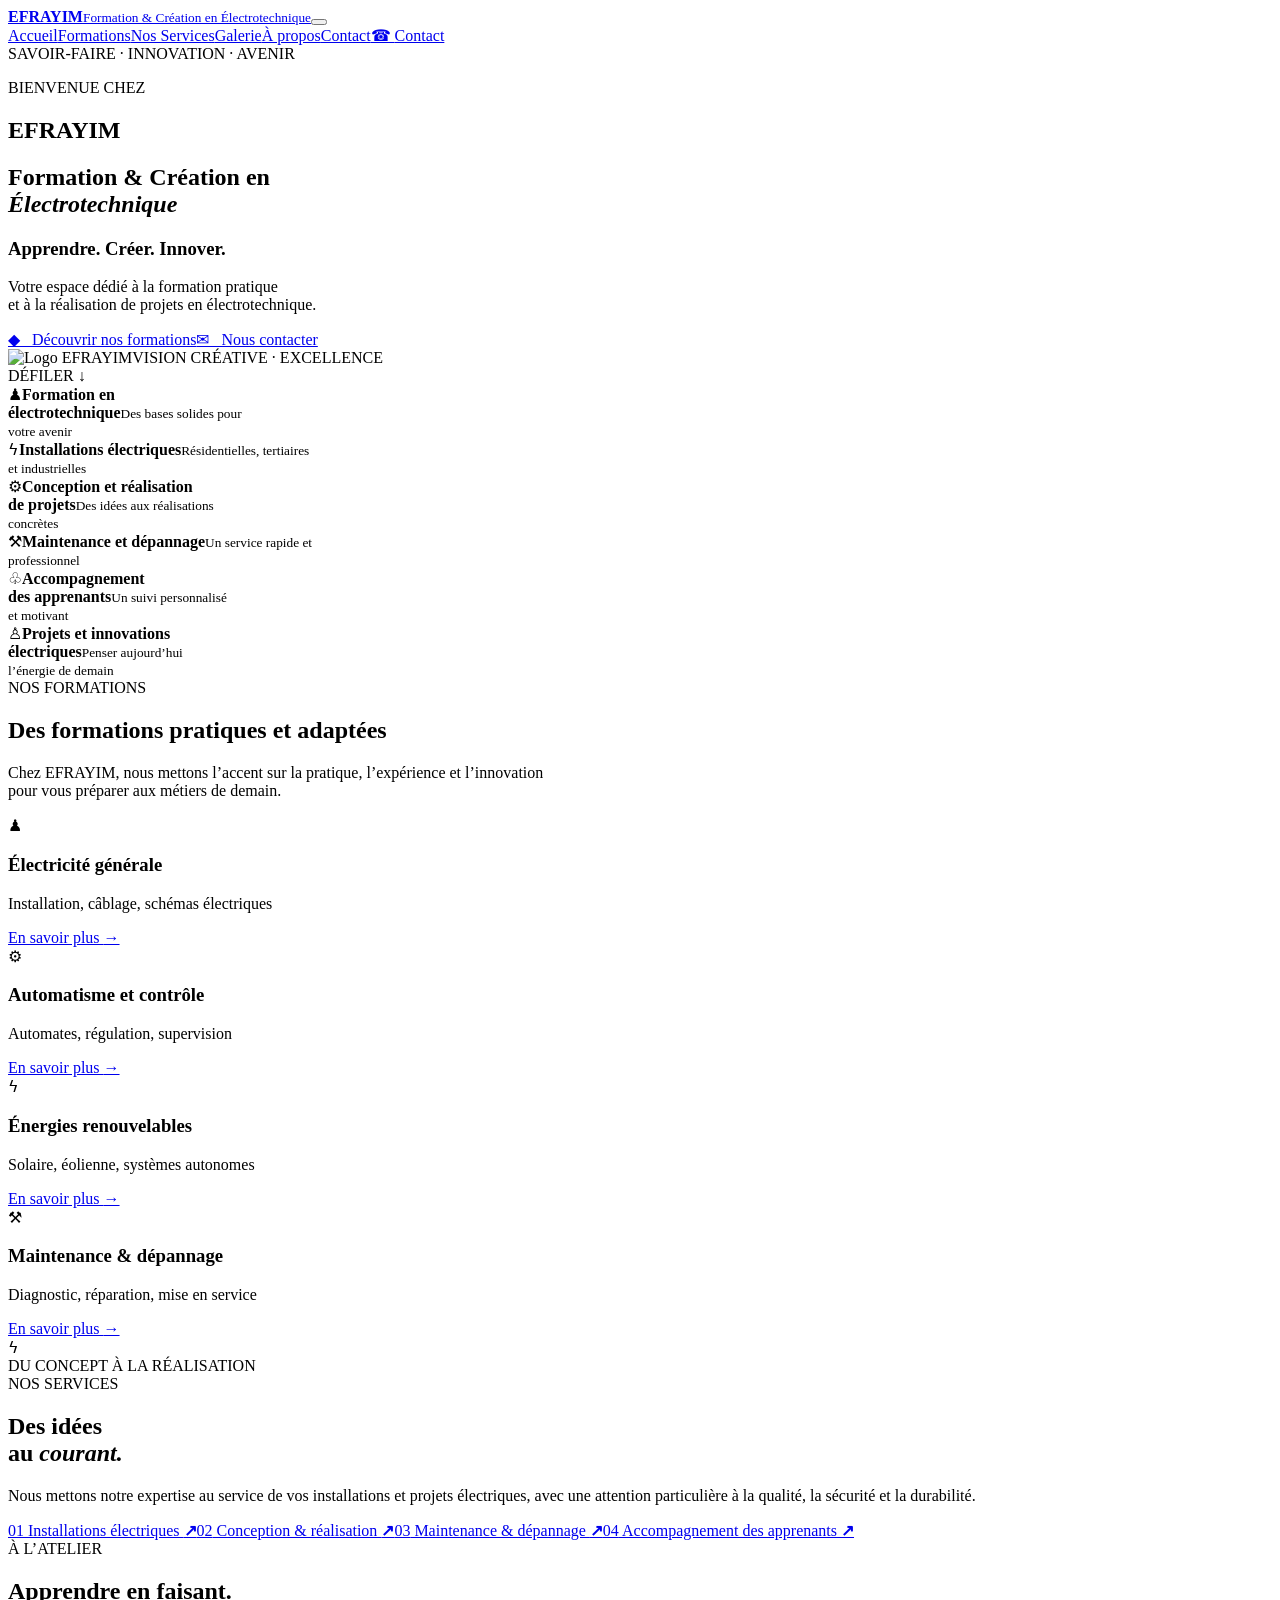
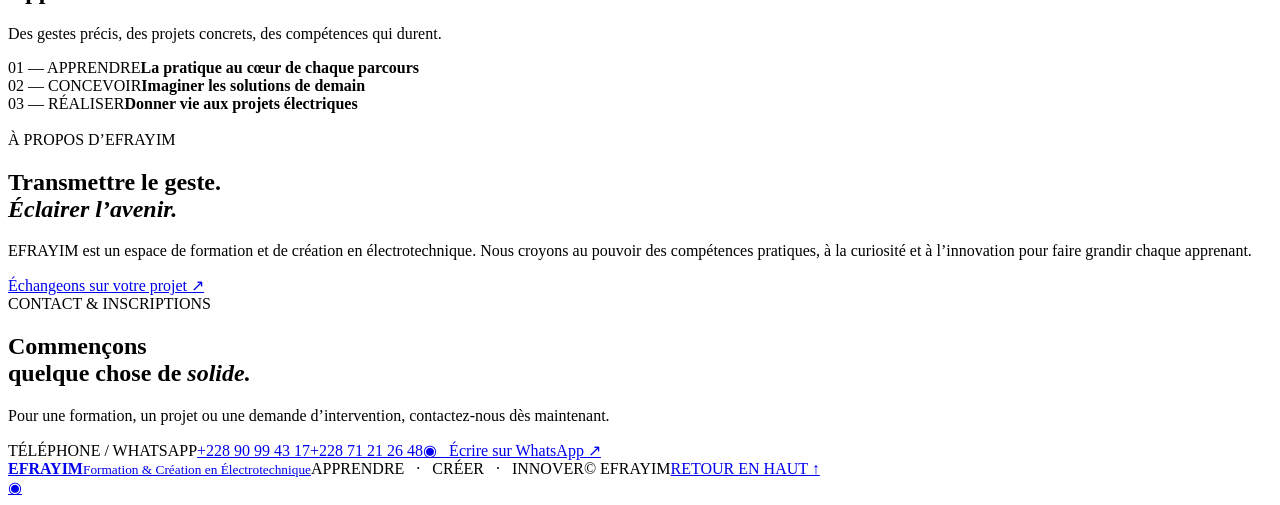
==== index.html @ f562ad46 "Add EFRAYIM website files" ====
<!doctype html>
<html lang="fr"><head>
<meta charset="utf-8"><meta name="viewport" content="width=device-width,initial-scale=1">
<meta name="theme-color" content="#090a0b"><meta name="description" content="EFRAYIM — Formation & création en électrotechnique au Togo. Formations pratiques, installations et maintenance électrique.">
<title>EFRAYIM — Formation &amp; Création en Électrotechnique</title><link rel="icon" href="assets/logo.png" type="image/png">
<link rel="preconnect" href="https://fonts.googleapis.com"><link rel="preconnect" href="https://fonts.gstatic.com" crossorigin><link href="https://fonts.googleapis.com/css2?family=DM+Sans:wght@400;500;600;700&family=Playfair+Display:wght@500;600;700&display=swap" rel="stylesheet"><link rel="stylesheet" href="styles.css">
</head><body>
<header class="site-header"><a class="brand" href="#accueil" aria-label="EFRAYIM, accueil"><img src="assets/logo.png" alt="" class="brand-logo"><span class="brand-text"><b>EFRAYIM</b><small>Formation &amp; Création en Électrotechnique</small></span></a><button class="menu-toggle" aria-label="Ouvrir la navigation" aria-expanded="false"><span></span><span></span></button><nav class="nav" aria-label="Navigation principale"><a class="active" href="#accueil">Accueil</a><a href="#formations">Formations</a><a href="#services">Nos Services</a><a href="#galerie">Galerie</a><a href="#apropos">À propos</a><a href="#contact">Contact</a><a class="nav-call" href="tel:+22890994317">☎ <span>Contact</span></a></nav></header>
<main>
<section class="hero" id="accueil"><div class="hero-photo"></div><div class="hero-overlay"></div><div class="hero-inner"><div class="hero-copy"><div class="eyebrow"><i></i> SAVOIR-FAIRE · INNOVATION · AVENIR</div><p class="welcome">BIENVENUE CHEZ</p><h1>EFRAYIM</h1><h2>Formation &amp; Création en<br><em>Électrotechnique</em></h2><h3>Apprendre. Créer. Innover.</h3><p class="hero-description">Votre espace dédié à la formation pratique<br class="desktop"> et à la réalisation de projets en électrotechnique.</p><div class="hero-buttons"><a class="button gold-button" href="#formations">◆ &nbsp; Découvrir nos formations</a><a class="button outline-button" href="#contact">✉ &nbsp; Nous contacter</a></div></div><div class="hero-emblem"><img src="assets/logo.png" alt="Logo EFRAYIM"><span>VISION CRÉATIVE · EXCELLENCE</span></div><div class="hero-scroll">DÉFILER <b>↓</b></div></div></section>
<section class="features" aria-label="Nos domaines d'activité"><div class="feature"><span>♟</span><b>Formation en<br>électrotechnique</b><small>Des bases solides pour<br>votre avenir</small></div><div class="feature"><span>ϟ</span><b>Installations électriques</b><small>Résidentielles, tertiaires<br>et industrielles</small></div><div class="feature"><span>⚙</span><b>Conception et réalisation<br>de projets</b><small>Des idées aux réalisations<br>concrètes</small></div><div class="feature"><span>⚒</span><b>Maintenance et dépannage</b><small>Un service rapide et<br>professionnel</small></div><div class="feature"><span>♧</span><b>Accompagnement<br>des apprenants</b><small>Un suivi personnalisé<br>et motivant</small></div><div class="feature"><span>♙</span><b>Projets et innovations<br>électriques</b><small>Penser aujourd’hui<br>l’énergie de demain</small></div></section>
<section class="training section-light" id="formations"><div class="section-heading"><div class="section-kicker"><i></i> NOS FORMATIONS <i></i></div><h2>Des formations pratiques et adaptées</h2><p>Chez EFRAYIM, nous mettons l’accent sur la pratique, l’expérience et l’innovation<br class="desktop"> pour vous préparer aux métiers de demain.</p></div><div class="course-grid">
<article class="course-card"><div class="course-image image-electric"></div><div class="course-body"><span class="course-icon">♟</span><h3>Électricité générale</h3><p>Installation, câblage, schémas électriques</p><a href="#contact">En savoir plus <b>→</b></a></div></article>
<article class="course-card"><div class="course-image image-control"></div><div class="course-body"><span class="course-icon">⚙</span><h3>Automatisme et contrôle</h3><p>Automates, régulation, supervision</p><a href="#contact">En savoir plus <b>→</b></a></div></article>
<article class="course-card"><div class="course-image image-solar"></div><div class="course-body"><span class="course-icon">ϟ</span><h3>Énergies renouvelables</h3><p>Solaire, éolienne, systèmes autonomes</p><a href="#contact">En savoir plus <b>→</b></a></div></article>
<article class="course-card"><div class="course-image image-maintenance"></div><div class="course-body"><span class="course-icon">⚒</span><h3>Maintenance &amp; dépannage</h3><p>Diagnostic, réparation, mise en service</p><a href="#contact">En savoir plus <b>→</b></a></div></article></div></section>
<section class="services section-dark" id="services"><div class="service-visual"><div class="circuit-art"><span class="circuit-line one"></span><span class="circuit-line two"></span><span class="circuit-line three"></span><div class="bolt">ϟ</div></div><span class="photo-caption">DU CONCEPT À LA RÉALISATION</span></div><div class="service-copy"><div class="section-kicker gold-text">NOS SERVICES</div><h2>Des idées<br>au <em>courant.</em></h2><p>Nous mettons notre expertise au service de vos installations et projets électriques, avec une attention particulière à la qualité, la sécurité et la durabilité.</p><div class="service-list"><a href="#contact"><span>01</span> Installations électriques <b>↗</b></a><a href="#contact"><span>02</span> Conception &amp; réalisation <b>↗</b></a><a href="#contact"><span>03</span> Maintenance &amp; dépannage <b>↗</b></a><a href="#contact"><span>04</span> Accompagnement des apprenants <b>↗</b></a></div></div></section>
<section class="gallery section-light" id="galerie"><div class="section-heading"><div class="section-kicker"><i></i> À L’ATELIER <i></i></div><h2>Apprendre en faisant.</h2><p>Des gestes précis, des projets concrets, des compétences qui durent.</p></div><div class="gallery-grid"><div class="gallery-tile tile-a"><span>01 — APPRENDRE</span><b>La pratique au cœur de chaque parcours</b></div><div class="gallery-tile tile-b"><span>02 — CONCEVOIR</span><b>Imaginer les solutions de demain</b></div><div class="gallery-tile tile-c"><span>03 — RÉALISER</span><b>Donner vie aux projets électriques</b></div></div></section>
<section class="about section-dark" id="apropos"><div class="about-mark"><img src="assets/logo.png" alt=""></div><div><div class="section-kicker gold-text">À PROPOS D’EFRAYIM</div><h2>Transmettre le geste.<br><em>Éclairer l’avenir.</em></h2><p>EFRAYIM est un espace de formation et de création en électrotechnique. Nous croyons au pouvoir des compétences pratiques, à la curiosité et à l’innovation pour faire grandir chaque apprenant.</p><a class="text-link" href="#contact">Échangeons sur votre projet <span>↗</span></a></div></section>
<section class="contact" id="contact"><div class="contact-copy"><div class="section-kicker gold-text">CONTACT &amp; INSCRIPTIONS</div><h2>Commençons<br>quelque chose de <em>solide.</em></h2><p>Pour une formation, un projet ou une demande d’intervention, contactez-nous dès maintenant.</p></div><div class="contact-details"><span class="contact-label">TÉLÉPHONE / WHATSAPP</span><a href="tel:+22890994317">+228 90 99 43 17</a><a href="tel:+22871212648">+228 71 21 26 48</a><a class="button gold-button wa-button" href="https://wa.me/22890994317?text=Bonjour%20EFRAYIM%2C%20je%20souhaite%20en%20savoir%20plus." target="_blank" rel="noopener">◉ &nbsp; Écrire sur WhatsApp <span>↗</span></a></div></section>
</main>
<footer class="footer"><a class="brand" href="#accueil"><img src="assets/logo.png" alt="" class="brand-logo"><span class="brand-text"><b>EFRAYIM</b><small>Formation &amp; Création en Électrotechnique</small></span></a><span class="footer-motto">APPRENDRE &nbsp; · &nbsp; CRÉER &nbsp; · &nbsp; INNOVER</span><span class="copyright">© <span id="year"></span> EFRAYIM</span><a href="#accueil" class="to-top">RETOUR EN HAUT ↑</a></footer>
<a class="floating-wa" href="https://wa.me/22890994317?text=Bonjour%20EFRAYIM" aria-label="Écrire à EFRAYIM sur WhatsApp" target="_blank" rel="noopener">◉</a><script src="script.js"></script></body></html>
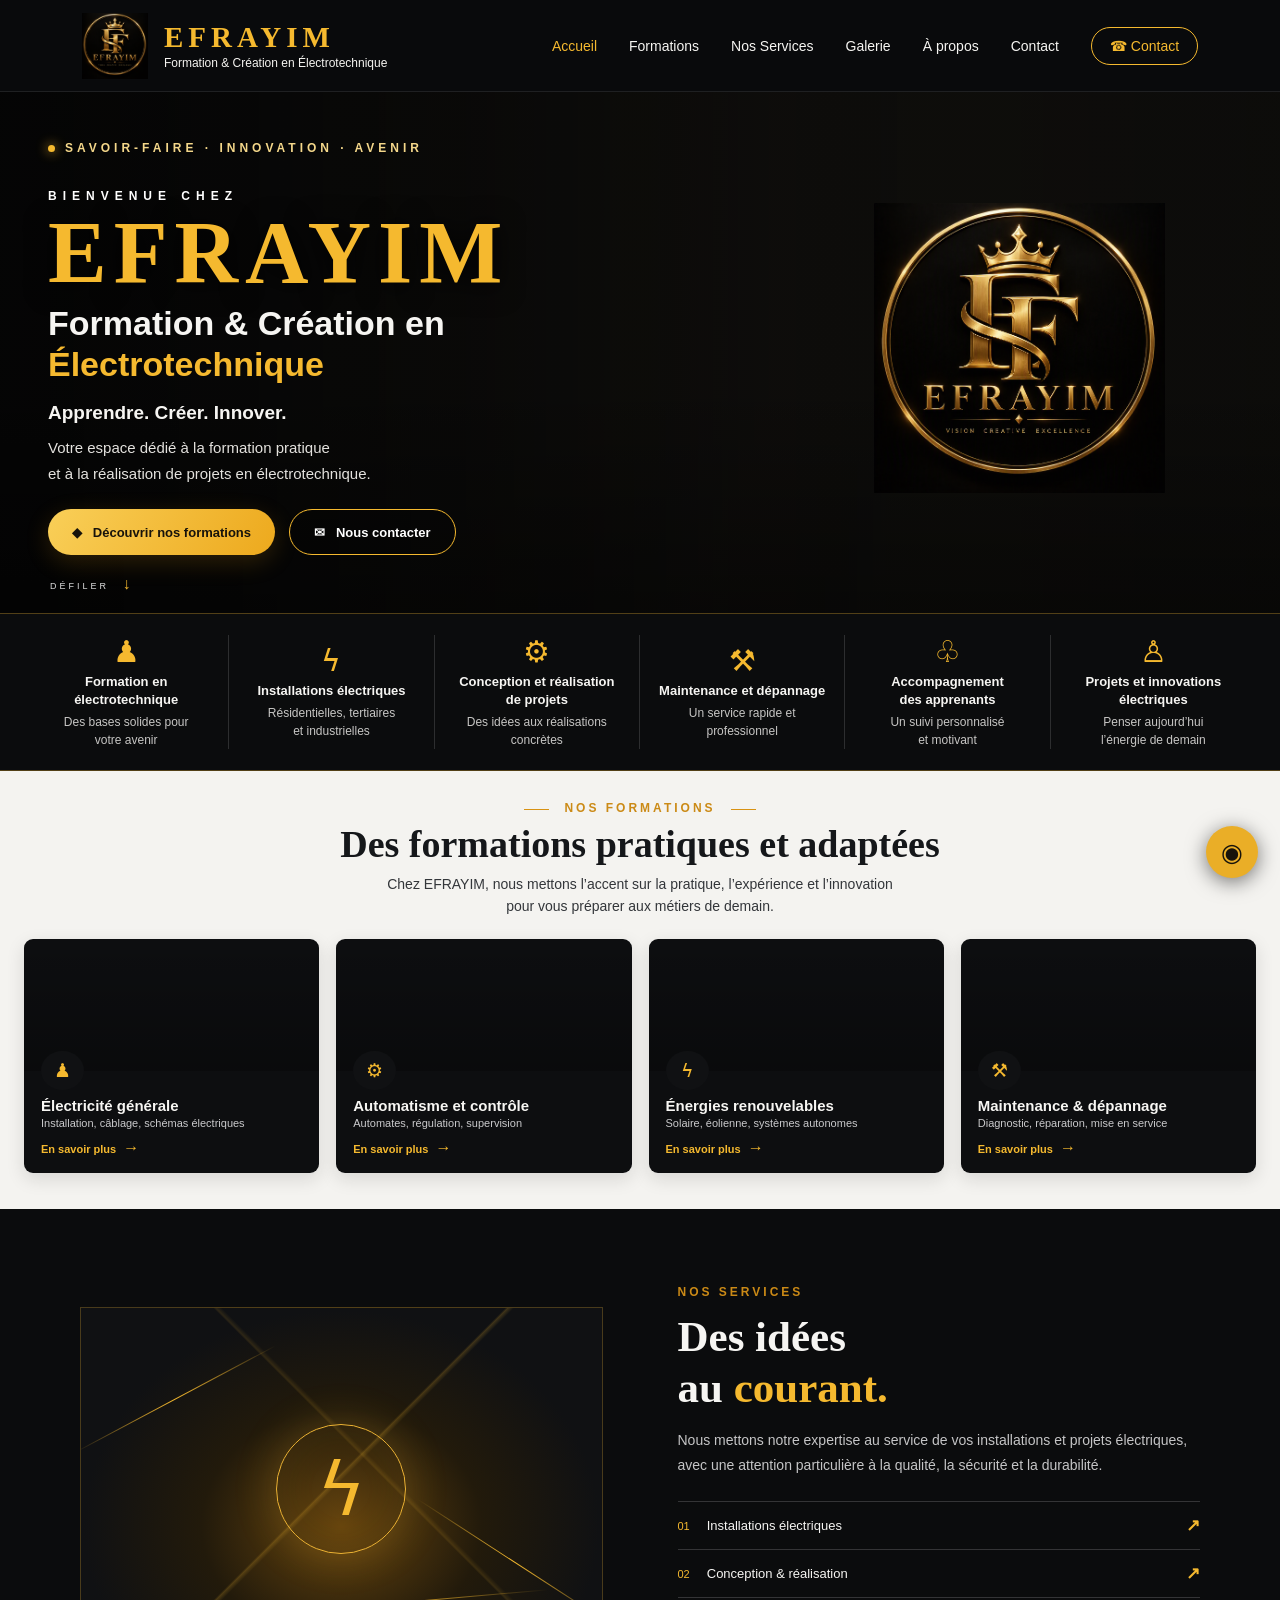
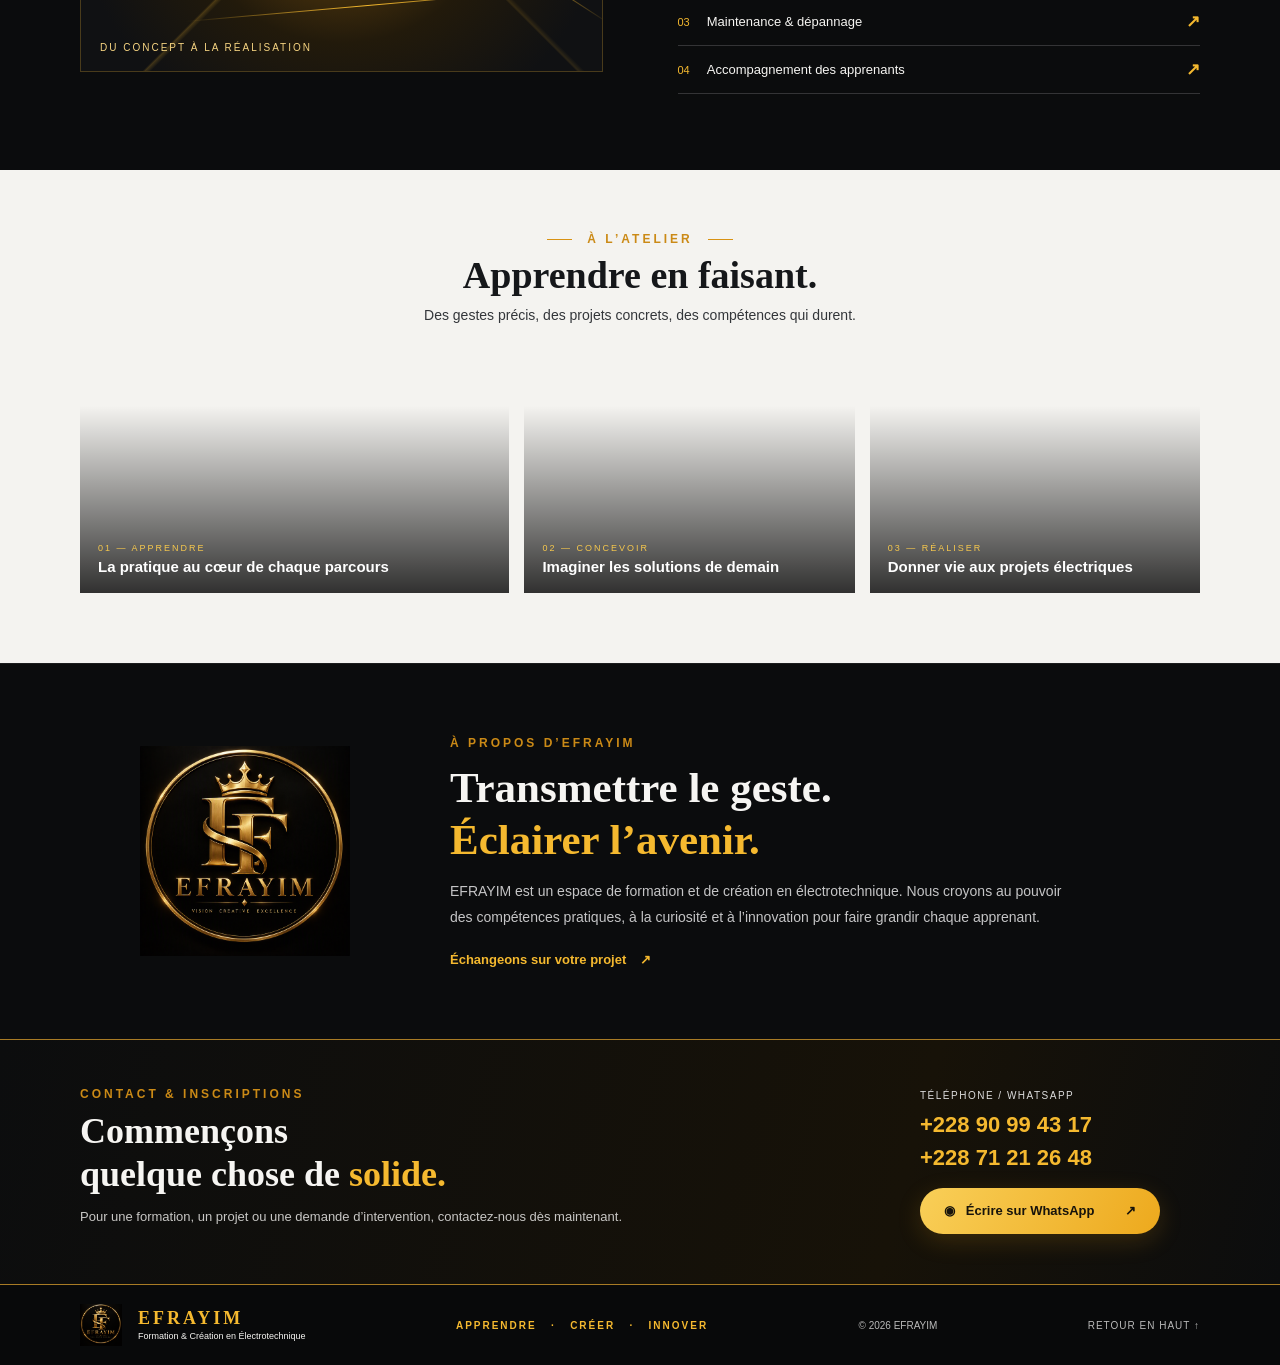
==== commit db31c2e0: "Add Google Search Console verification tag" ====
--- a/index.html
+++ b/index.html
@@ -1,6 +1,6 @@
 <!doctype html>
 <html lang="fr"><head>
-<meta charset="utf-8"><meta name="viewport" content="width=device-width,initial-scale=1">
+<meta charset="utf-8"><meta name="google-site-verification" content="evxe5JZos9TDH_Rx7E8clCStIJQk0ig1XyN-QcS44nU" /><meta name="viewport" content="width=device-width,initial-scale=1">
 <meta name="theme-color" content="#090a0b"><meta name="description" content="EFRAYIM — Formation & création en électrotechnique au Togo. Formations pratiques, installations et maintenance électrique.">
 <title>EFRAYIM — Formation &amp; Création en Électrotechnique</title><link rel="icon" href="assets/logo.png" type="image/png">
 <link rel="preconnect" href="https://fonts.googleapis.com"><link rel="preconnect" href="https://fonts.gstatic.com" crossorigin><link href="https://fonts.googleapis.com/css2?family=DM+Sans:wght@400;500;600;700&family=Playfair+Display:wght@500;600;700&display=swap" rel="stylesheet"><link rel="stylesheet" href="styles.css">
--- a/styles.css
+++ b/styles.css
@@ -0,0 +1,12 @@
+:root{--black:#08090a;--gold:#f5b92f;--gold2:#d89213;--white:#f6f5f2;--ink:#15171a;--muted:#a9aaac;--serif:'Playfair Display',Georgia,serif;--sans:'DM Sans',Arial,sans-serif}
+*{box-sizing:border-box}html{scroll-behavior:smooth;scroll-padding-top:86px}body{margin:0;background:var(--black);color:var(--white);font-family:var(--sans);font-size:15px}a{color:inherit;text-decoration:none}
+.site-header{height:92px;background:#090a0c;display:flex;align-items:center;justify-content:space-between;padding:0 clamp(22px,6.4vw,96px);position:sticky;top:0;z-index:20;border-bottom:1px solid rgba(255,255,255,.09)}.brand{display:flex;align-items:center;gap:16px}.brand-logo{width:66px;height:66px}.brand-text{display:flex;flex-direction:column;line-height:1}.brand-text b{font:600 29px/1 var(--serif);letter-spacing:5px;color:var(--gold)}.brand-text small{font-size:12px;color:#f6f5f2;margin-top:5px}.nav{display:flex;align-items:center;gap:clamp(16px,2.5vw,36px);font-size:14px}.nav>a{transition:color .2s}.nav>a:hover,.nav .active{color:var(--gold)}.nav-call{border:1px solid var(--gold);border-radius:24px;padding:10px 18px;color:var(--gold)}.menu-toggle{display:none}
+.hero{position:relative;min-height:466px;overflow:hidden;background:#14120e}.hero-photo{position:absolute;inset:0;background:linear-gradient(90deg,rgba(4,5,7,.72),rgba(5,6,7,.36) 56%,rgba(3,4,5,.46)),url('https://images.unsplash.com/photo-1581092160562-40aa08e78837?auto=format&fit=crop&w=2000&q=85') center 45%/cover no-repeat;filter:saturate(.8)}.hero-overlay{position:absolute;inset:0;background:linear-gradient(90deg,rgba(0,0,0,.48),transparent 76%),linear-gradient(0deg,rgba(0,0,0,.38),transparent 45%)}.hero-inner{position:relative;z-index:1;max-width:1240px;min-height:466px;margin:auto;padding:49px 28px 58px;display:flex;align-items:center}.hero-copy{max-width:620px}.eyebrow,.welcome,.section-kicker{letter-spacing:4px;font-size:12px;font-weight:700}.eyebrow{display:flex;align-items:center;gap:10px;color:#f4d78a}.eyebrow i{width:7px;height:7px;border-radius:50%;background:var(--gold);box-shadow:0 0 12px var(--gold)}.welcome{margin:34px 0 0;color:white;letter-spacing:6px}.hero h1{font:600 clamp(54px,7vw,88px)/1.05 var(--serif);letter-spacing:7px;color:var(--gold);margin:4px 0;text-shadow:0 3px 28px #000}.hero h2{font-size:clamp(23px,3vw,34px);line-height:1.18;margin:0;font-weight:700}.hero h2 em,.contact h2 em{font-style:normal;color:var(--gold)}.hero h3{margin:18px 0 11px;font-size:19px}.hero-description{line-height:1.75;color:#e4e2de;margin:0}.hero-buttons{display:flex;gap:14px;margin-top:22px}.button{min-height:46px;border-radius:28px;padding:0 24px;display:inline-flex;align-items:center;justify-content:center;font-weight:700;font-size:13px;transition:transform .2s,filter .2s}.button:hover{transform:translateY(-2px);filter:brightness(1.08)}.gold-button{color:#17130b;background:linear-gradient(120deg,#f9cf58,#eda91d);box-shadow:0 7px 25px rgba(212,146,18,.2)}.outline-button{border:1px solid var(--gold);color:white;background:#05050559}.hero-emblem{margin-left:auto;margin-right:4%;width:min(31vw,330px);aspect-ratio:1;border-radius:50%;background:transparent;box-shadow:none;display:flex;flex-direction:column;align-items:center;justify-content:center}.hero-emblem img{width:88%;height:88%;object-fit:contain}.hero-emblem span{display:none}.hero-scroll{position:absolute;bottom:20px;left:30px;font-size:9px;letter-spacing:3px;color:#ddd}.hero-scroll b{color:var(--gold);font-size:16px;margin-left:8px}
+.features{min-height:157px;background:#0b0c0d;border-block:1px solid #f5b92f4d;display:grid;grid-template-columns:repeat(6,1fr);padding:21px max(calc((100vw - 1240px)/2),24px)}.feature{text-align:center;display:flex;flex-direction:column;align-items:center;justify-content:center;gap:5px;border-right:1px solid #ffffff24;padding:0 9px}.feature:last-child{border:0}.feature>span{font-size:30px;line-height:1.1;color:var(--gold)}.feature b{font-size:13px;line-height:1.35}.feature small{font-size:12px;line-height:1.5;color:#c7c6c4}
+.section-light{color:var(--ink);background:#f4f3f0}.training{padding:30px max(calc((100vw - 1240px)/2),24px) 36px}.section-heading{text-align:center}.section-kicker{color:#cb8a16;font-size:12px;letter-spacing:3px}.section-kicker i{display:inline-block;width:25px;height:1px;background:var(--gold2);vertical-align:middle;margin:0 9px}.section-heading h2,.service-copy h2,.about h2,.contact h2{font:700 clamp(28px,3vw,38px)/1.2 var(--serif);margin:7px 0 5px}.section-heading p{font-size:14px;line-height:1.6;margin:0;color:#33363a}.course-grid{display:grid;grid-template-columns:repeat(4,1fr);gap:17px;margin-top:21px}.course-card{border-radius:9px;overflow:hidden;background:#0d0e10;color:#f7f6f3;box-shadow:0 6px 18px #16161620}.course-image{height:132px;background-size:cover;background-position:center;position:relative}.course-image:after{content:'';position:absolute;inset:0;background:linear-gradient(0deg,#0004,transparent)}.image-electric{background-image:url('https://images.unsplash.com/photo-1621905251918-48416bd8575a?auto=format&fit=crop&w=700&q=80')}.image-control{background-image:url('https://images.unsplash.com/photo-1581092160607-ee22621dd758?auto=format&fit=crop&w=700&q=80')}.image-solar{background-image:url('https://images.unsplash.com/photo-1509391366360-2e959784a276?auto=format&fit=crop&w=700&q=80')}.image-maintenance{background-image:url('https://images.unsplash.com/photo-1581092335878-2d9ff86ca2bf?auto=format&fit=crop&w=700&q=80')}.course-body{padding:0 17px 16px;position:relative}.course-icon{display:grid;place-items:center;font-size:19px;color:var(--gold);background:#101113;width:43px;height:39px;margin-top:-20px;position:relative;border-radius:50%}.course-body h3{font-size:15px;margin:7px 0 3px}.course-body p{color:#cacacc;font-size:11px;margin:0 0 10px}.course-body a{font-size:11px;font-weight:700;color:var(--gold)}.course-body a b{font-size:16px;margin-left:4px}
+.section-dark{background:#0b0c0d}.services{padding:76px max(calc((100vw - 1120px)/2),40px);display:grid;grid-template-columns:1fr 1fr;gap:75px;align-items:center}.service-visual{height:365px;position:relative;overflow:hidden;background:radial-gradient(ellipse at 50% 60%,#67450e 0,#221a0b 38%,#101113 70%);border:1px solid #ffc2383d}.circuit-art{position:absolute;inset:0;background:linear-gradient(135deg,transparent 48%,#f5b92f33 48.3%,transparent 49%),linear-gradient(45deg,transparent 56%,#f5b92f1f 56.3%,transparent 57%);display:grid;place-items:center}.bolt{width:130px;height:130px;border-radius:50%;border:1px solid #edb334;display:grid;place-items:center;font-size:74px;color:var(--gold);box-shadow:0 0 45px #f5b92f30,inset 0 0 40px #f5b92f12}.circuit-line{position:absolute;height:1px;width:44%;background:linear-gradient(90deg,transparent,#f4b82d,transparent);transform:rotate(-28deg)}.circuit-line.one{top:25%;left:-4%}.circuit-line.two{right:-5%;bottom:30%;transform:rotate(33deg)}.circuit-line.three{width:70%;left:20%;bottom:18%;transform:rotate(-5deg)}.photo-caption{position:absolute;bottom:18px;left:19px;color:#f6d481;font-size:10px;letter-spacing:2px}.service-copy h2,.about h2{font-size:43px;margin:12px 0}.service-copy h2 em,.about h2 em{font-style:normal;color:var(--gold)}.service-copy>p,.about p{color:#c5c5c6;line-height:1.8;font-size:14px}.service-list{margin-top:23px;border-top:1px solid #343436}.service-list a{display:flex;align-items:center;gap:17px;padding:13px 0;border-bottom:1px solid #343436;font-size:13px}.service-list a span{color:var(--gold);font-size:11px}.service-list a b{margin-left:auto;color:var(--gold);font-size:17px}
+.gallery{padding:62px max(calc((100vw - 1120px)/2),32px) 70px}.gallery-grid{display:grid;grid-template-columns:1.3fr 1fr 1fr;gap:15px;margin-top:27px}.gallery-tile{height:240px;background-size:cover;background-position:center;position:relative;display:flex;flex-direction:column;justify-content:flex-end;padding:18px;color:white;overflow:hidden}.gallery-tile:before{content:'';position:absolute;inset:0;background:linear-gradient(0deg,#000c,transparent 78%)}.gallery-tile span,.gallery-tile b{position:relative}.gallery-tile span{font-size:9px;color:#f5c74d;letter-spacing:2px}.gallery-tile b{font-size:15px;margin-top:5px}.tile-a{background-image:url('https://images.unsplash.com/photo-1581092160562-40aa08e78837?auto=format&fit=crop&w=900&q=80')}.tile-b{background-image:url('https://images.unsplash.com/photo-1497435334941-8c899ee9e8e9?auto=format&fit=crop&w=800&q=80')}.tile-c{background-image:url('https://images.unsplash.com/photo-1621905251189-08b45d6a269e?auto=format&fit=crop&w=800&q=80')}
+.about{padding:72px max(calc((100vw - 1000px)/2),48px);display:grid;grid-template-columns:240px 1fr;align-items:center;gap:70px;border-top:1px solid #ffffff12}.about-mark{width:210px;height:210px;border-radius:50%;display:grid;place-items:center;background:transparent;box-shadow:none}.about-mark img{width:100%}.about p{max-width:630px}.text-link{display:inline-block;color:var(--gold);font-size:13px;font-weight:700;margin-top:8px}.text-link span{margin-left:10px}.contact{padding:47px max(calc((100vw - 1120px)/2),32px);display:flex;align-items:center;justify-content:space-between;gap:40px;background:linear-gradient(105deg,#0c0d0e,#171208 70%,#0c0d0e);border-block:1px solid #a87b25}.contact h2{font-size:36px;margin:9px 0}.contact-copy>p{color:#c8c7c5;font-size:13px}.contact-details{display:flex;flex-direction:column;min-width:280px;gap:7px}.contact-label{color:#ddd;font-size:10px;letter-spacing:1.5px;margin-bottom:4px}.contact-details>a:not(.button){font-size:22px;font-weight:700;color:var(--gold)}.wa-button{margin-top:10px;max-width:240px;justify-content:space-between}.footer{min-height:80px;background:#08090a;display:flex;align-items:center;justify-content:space-between;padding:12px max(calc((100vw - 1120px)/2),32px);gap:20px}.footer .brand-logo{width:42px;height:42px}.footer .brand-text b{font-size:18px;letter-spacing:3px}.footer .brand-text small{font-size:9px}.footer-motto{font-size:10px;font-weight:700;letter-spacing:2px;color:var(--gold)}.copyright,.to-top{font-size:10px;color:#b9b9b9}.to-top{letter-spacing:1px}.floating-wa{position:fixed;bottom:22px;right:22px;z-index:15;width:52px;height:52px;border-radius:50%;display:grid;place-items:center;background:#eaae27;color:#17130b;font-size:25px;box-shadow:0 4px 20px #0008}
+@media(max-width:1000px){.site-header{padding:0 25px}.nav{gap:14px;font-size:12px}.brand-text b{font-size:23px}.brand-logo{width:57px;height:57px}.hero-emblem{width:27vw;margin-right:1%}.feature b{font-size:11px}.feature small{font-size:10px}.course-grid{gap:11px}.course-image{height:115px}.services{gap:38px}.service-visual{height:330px}}
+@media(max-width:760px){html{scroll-padding-top:70px}.site-header{height:70px;padding:0 18px}.brand{gap:9px}.brand-logo{width:48px;height:48px}.brand-text b{font-size:20px;letter-spacing:3px}.brand-text small{font-size:9px}.menu-toggle{display:flex;flex-direction:column;gap:6px;background:none;border:0;padding:10px}.menu-toggle span{width:25px;height:2px;background:var(--gold)}.nav{display:none;position:absolute;top:70px;left:0;right:0;background:#0a0b0c;border-bottom:1px solid #b38326;padding:15px 22px 20px;align-items:stretch;flex-direction:column;gap:0}.nav.open{display:flex}.nav>a{padding:12px 3px;border-bottom:1px solid #ffffff14;font-size:14px}.nav .nav-call{align-self:flex-start;margin-top:12px;border:1px solid var(--gold);padding:9px 16px}.hero{min-height:590px}.hero-photo{background-position:58% center}.hero-inner{min-height:590px;padding:47px 23px 67px;align-items:flex-start}.hero-copy{max-width:100%}.eyebrow{font-size:9px;letter-spacing:2px}.welcome{margin-top:37px;font-size:10px}.hero h1{font-size:61px;letter-spacing:4px}.hero h2{font-size:23px}.hero h3{font-size:16px}.hero-description{font-size:13px}.hero-emblem{position:absolute;width:118px;right:20px;bottom:48px;opacity:.94}.hero-emblem span{font-size:4px;letter-spacing:1px;margin-top:-5px}.hero-buttons{flex-direction:column;align-items:flex-start;gap:10px}.hero-buttons .button{min-width:215px}.hero-scroll{left:22px}.features{grid-template-columns:repeat(2,1fr);padding:15px 17px}.feature{min-height:129px;border-right:1px solid #ffffff19;padding:12px 5px}.feature:nth-child(2n){border-right:0}.feature:nth-child(-n+4){border-bottom:1px solid #ffffff19}.feature>span{font-size:27px}.feature b{font-size:12px}.feature small{font-size:10px}.training{padding:35px 18px}.section-heading h2{font-size:27px}.section-heading p{font-size:12px}.course-grid{grid-template-columns:repeat(2,1fr);gap:12px;margin-top:19px}.course-image{height:115px}.course-body{padding:0 12px 14px}.course-body h3{font-size:13px;min-height:34px}.course-body p{line-height:1.45;min-height:32px}.services{padding:47px 22px;grid-template-columns:1fr;gap:27px}.service-visual{height:230px}.service-copy h2,.about h2{font-size:35px}.service-copy>p{font-size:13px}.gallery{padding:45px 18px}.gallery-grid{grid-template-columns:1fr;gap:10px;margin-top:20px}.gallery-tile{height:185px}.about{padding:45px 23px;grid-template-columns:1fr;gap:18px}.about-mark{width:116px;height:116px}.about h2{margin:8px 0}.contact{padding:37px 23px;align-items:flex-start;flex-direction:column;gap:19px}.contact h2{font-size:30px}.contact-details{min-width:0}.contact-details>a:not(.button){font-size:20px}.footer{padding:15px 20px;display:grid;grid-template-columns:1fr 1fr;gap:13px}.footer-motto{font-size:8px;letter-spacing:1px}.copyright,.to-top{font-size:9px}.desktop{display:none}}
+@media(max-width:380px){.hero h1{font-size:53px}.hero h2{font-size:20px}.hero-emblem{width:94px}.course-grid{gap:9px}.course-image{height:96px}.course-body p{font-size:10px}}
